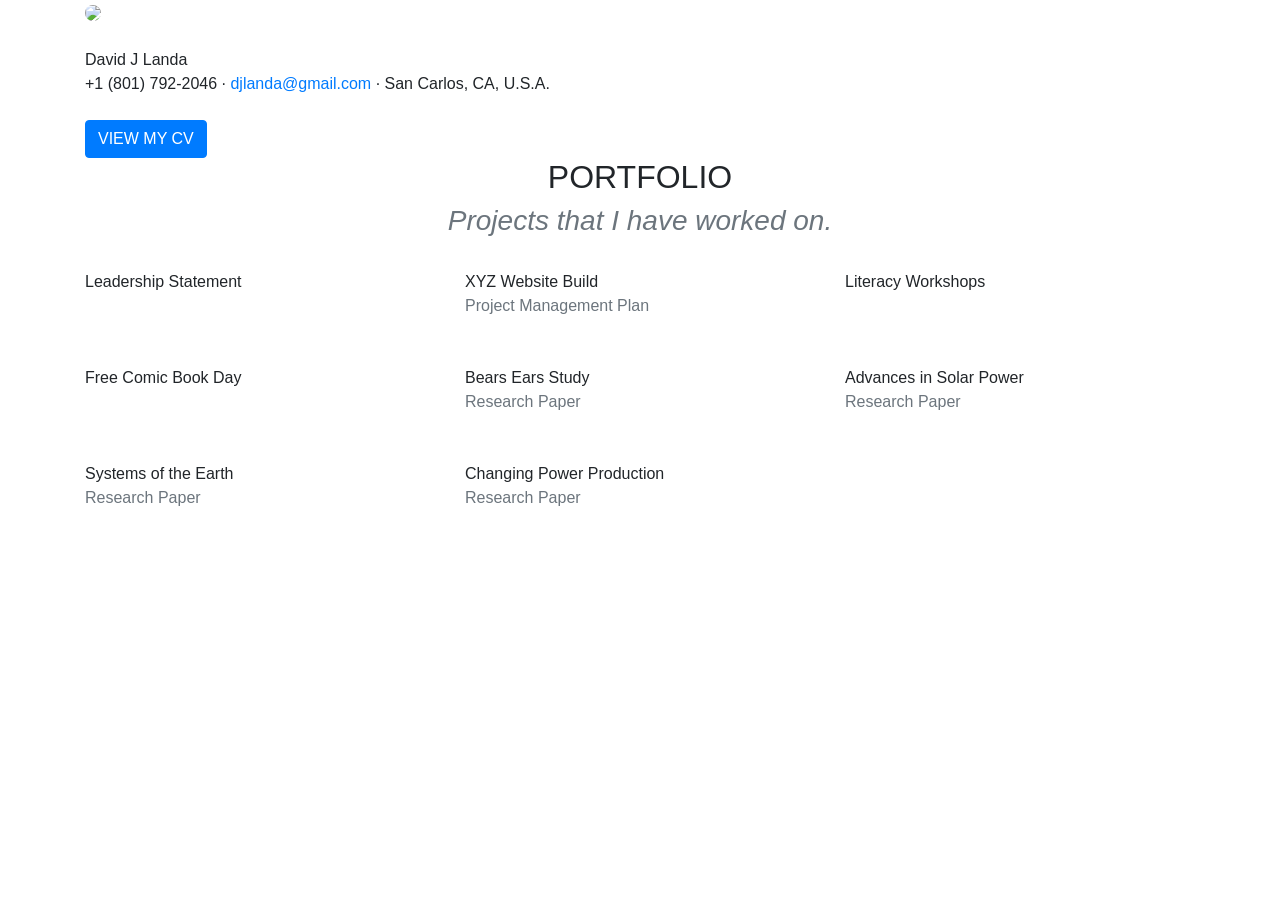
==== index.html @ 57753204 "Add files via upload" ====
<!DOCTYPE html>
<html lang="en">
    <head>
        <meta charset="utf-8" />
        <meta name="viewport" content="width=device-width, initial-scale=1, shrink-to-fit=no" />
        <meta name="description" content="" />
        <meta name="author" content="" />
        <title>David J Landa · Portfolio</title>
        <link rel="icon" type="image/x-icon" href="./assets/img/companies/consultant-freelance.png"/>
        <!-- Font Awesome icons (free version)-->
        <script src="https://use.fontawesome.com/releases/v5.13.0/js/all.js" crossorigin="anonymous"></script>
        <!-- Google fonts-->
        <link href="https://fonts.googleapis.com/css2?family=Anton&display=swap" rel="stylesheet">
        <!-- Core theme CSS (includes Bootstrap)-->
        <link rel="stylesheet" href="https://stackpath.bootstrapcdn.com/bootstrap/4.5.0/css/bootstrap.min.css" integrity="sha384-9aIt2nRpC12Uk9gS9baDl411NQApFmC26EwAOH8WgZl5MYYxFfc+NcPb1dKGj7Sk" crossorigin="anonymous">
        <link href="css/styles.css" rel="stylesheet" />
    </head>
    <body id="page-top">
        <!-- Navigation-->
        <nav class="navbar navbar-expand-lg navbar-dark fixed-top" id="mainNav">
            <div class="container">
                <a class="navbar-brand js-scroll-trigger" href="#page-top">David J Landa</a>
                <button class="navbar-toggler navbar-toggler-right" type="button" data-toggle="collapse" data-target="#navbarResponsive" aria-controls="navbarResponsive" aria-expanded="false" aria-label="Toggle navigation">
                        <i class="fas fa-bars ml-1"></i>
                </button>
                <div class="collapse navbar-collapse" id="navbarResponsive">
                    <ul class="navbar-nav text-uppercase ml-auto">
                        <!-- <li class="nav-item"><a class="nav-link js-scroll-trigger" href="./index.html">About</a></li> -->
                        <li class="nav-item"><a class="nav-link js-scroll-trigger" href="#page-top">Portfolio</a></li>
                        <li class="nav-item"><a class="nav-link js-scroll-trigger" href="./cv.html" target="_blank">CV</a></li>
                    </ul>
                </div>
            </div>
        </nav>
        <!-- Masthead-->
        <header class="masthead">
            <div class="container">
                <img src="./assets/img/djlprofile.jpg" class="img-fluid img-profile rounded-circle">
                <br><br>
                <div class="masthead-full-name">
                    David J
                    <span class="last-name-highlight">Landa</span>
                </div>
                <div class="masthead mb-4"> 
                    +1 (801) 792-2046 · 
                    <a href="mailto:djlanda@gmail.com">djlanda@gmail.com</a> ·
                    San Carlos, CA, U.S.A.
                </div>
                <a class="btn btn-primary btn-xl text-uppercase js-scroll-trigger" href="./cv.html" target="_blank">View my CV</a>
            </div>
        </header>
        <!-- Portfolio Grid-->
        <section class="page-section" id="portfolio">
            <div class="container">
                <div class="text-center">
                    <h2 class="section-heading text-uppercase">Portfolio</h2>
                    <h3 class="section-subheading text-muted font-italic">Projects that I have worked on.</h3>
                </div>
                <div class="row">


                    <div class="col-lg-4 col-sm-6 mb-4">
                        <div class="portfolio-item">
                            <a class="portfolio-link" data-toggle="modal" href="#portfolioModal1">
                                <div class="portfolio-hover">
                                    <div class="portfolio-hover-content"><i class="fas fa-plus fa-3x"></i></div>
                                </div>
                                <img class="img-fluid" src="assets/img/portfolio/leader.jpg" alt="" />
                            </a>
                            <div class="portfolio-caption">
                                <div class="portfolio-caption-heading">Leadership Statement</div>
                                <div class="portfolio-caption-subheading text-muted"></div>
                            </div>
                        </div>
                    </div>
                    <div class="col-lg-4 col-sm-6 mb-4">
                        <div class="portfolio-item">
                            <a class="portfolio-link" data-toggle="modal" href="#portfolioModal2">
                                <div class="portfolio-hover">
                                    <div class="portfolio-hover-content"><i class="fas fa-plus fa-3x"></i></div>
                                </div>
                                <img class="img-fluid" src="assets/img/portfolio/webth.jpg" alt="" />
                            </a>
                            <div class="portfolio-caption">
                                <div class="portfolio-caption-heading">XYZ Website Build</div>
                                <div class="portfolio-caption-subheading text-muted">Project Management Plan</div>
                            </div>
                        </div>
                    </div>

                    
<div class="col-lg-4 col-sm-6 mb-4">
                        <div class="portfolio-item">
                            <a class="portfolio-link" data-toggle="modal" href="#portfolioModal7">
                                <div class="portfolio-hover">
                                    <div class="portfolio-hover-content"><i class="fas fa-plus fa-3x"></i></div>
                                </div>
                                <img class="img-fluid" src="assets/img/portfolio/magicbook.jpg" alt="" />
                            </a>
                            <div class="portfolio-caption">
                                <div class="portfolio-caption-heading">Literacy Workshops</div>
                                <div class="portfolio-caption-subheading text-muted"></div>
                            </div>
                        </div>
                    </div>

                    
<div class="col-lg-4 col-sm-6 mb-4">
                        <div class="portfolio-item">
                            <a class="portfolio-link" data-toggle="modal" href="#portfolioModal8">
                                <div class="portfolio-hover">
                                    <div class="portfolio-hover-content"><i class="fas fa-plus fa-3x"></i></div>
                                </div>
                                <img class="img-fluid" src="assets/img/portfolio/fcbd.jpg" alt="" />
                            </a>
                            <div class="portfolio-caption">
                                <div class="portfolio-caption-heading">Free Comic Book Day</div>
                                <div class="portfolio-caption-subheading text-muted"></div>
                            </div>
                        </div>
                    </div>





                    <div class="col-lg-4 col-sm-6 mb-4">
                        <div class="portfolio-item">
                            <a class="portfolio-link" data-toggle="modal" href="#portfolioModal3">
                                <div class="portfolio-hover">
                                    <div class="portfolio-hover-content"><i class="fas fa-plus fa-3x"></i></div>
                                </div>
                                <img class="img-fluid" src="assets/img/portfolio/bears.jpg" alt="" />
                            </a>
                            <div class="portfolio-caption">
                                <div class="portfolio-caption-heading">Bears Ears Study</div>
                                <div class="portfolio-caption-subheading text-muted">Research Paper</div>
                            </div>
                        </div>
                    </div>
                    <div class="col-lg-4 col-sm-6 mb-4 mb-lg-0">
                        <div class="portfolio-item">
                            <a class="portfolio-link" data-toggle="modal" href="#portfolioModal4">
                                <div class="portfolio-hover">
                                    <div class="portfolio-hover-content"><i class="fas fa-plus fa-3x"></i></div>
                                </div>
                                <img class="img-fluid" src="assets/img/portfolio/solar.jpg" alt="" />
                            </a>
                            <div class="portfolio-caption">
                                <div class="portfolio-caption-heading">Advances in Solar Power</div>
                                <div class="portfolio-caption-subheading text-muted">Research Paper</div>
                            </div>
                        </div>
                    </div>
                    <div class="col-lg-4 col-sm-6 mb-4 mb-sm-0">
                        <div class="portfolio-item">
                            <a class="portfolio-link" data-toggle="modal" href="#portfolioModal5">
                                <div class="portfolio-hover">
                                    <div class="portfolio-hover-content"><i class="fas fa-plus fa-3x"></i></div>
                                </div>
                                <img class="img-fluid" src="assets/img/portfolio/04-thumbnail.jpg" alt="" />
                            </a>
                            <div class="portfolio-caption">
                                <div class="portfolio-caption-heading">Systems of the Earth</div>
                                <div class="portfolio-caption-subheading text-muted">Research Paper</div>
                            </div>
                        </div>
                    </div>
                    <div class="col-lg-4 col-sm-6">
                        <div class="portfolio-item">
                            <a class="portfolio-link" data-toggle="modal" href="#portfolioModal6">
                                <div class="portfolio-hover">
                                    <div class="portfolio-hover-content"><i class="fas fa-plus fa-3x"></i></div>
                                </div>
                                <img class="img-fluid" src="assets/img/portfolio/panels.jpg" alt="" />
                            </a>
                            <div class="portfolio-caption">
                                <div class="portfolio-caption-heading">Changing Power Production</div>
                                <div class="portfolio-caption-subheading text-muted">Research Paper</div>
                            </div>
                        </div>
                    </div>
                </div>
            </div>
        </section>
        <!-- Footer-->
        <footer class="footer py-4">
            <div class="container">
                <div class="row align-items-center">
                    <div class="col-lg-4 text-lg-left"></div>
                    <div class="col-lg-4 my-3 my-lg-0">
                        <div class="social-icons">
                            <a class="social-icon" href="https://www.linkedin.com/in/david-j-landa/" target="_blank"><i class="fab fa-linkedin-in"></i></a>
                        </div>
                    </div>
                </div>
            </div>
        </footer>
        <!-- Portfolio Modals-->
        <!-- Modal 1-->
        <div class="portfolio-modal modal fade" id="portfolioModal1" tabindex="-1" role="dialog" aria-hidden="true">
            <div class="modal-dialog">
                <div class="modal-content">
                    <div class="close-modal" data-dismiss="modal"><img src="assets/img/close-icon.svg" alt="Close modal" /></div>
                    <div class="container">
                        <div class="row justify-content-center">
                            <div class="col-lg-8">
                                <div class="modal-body">
                                    <!-- Project Details Go Here-->
                                    <h2 class="text-uppercase">Leadership Statement</h2>
                                    <p class="item-intro text-muted">This is my leadership philosophy.</p>
                                    
                                    <img class="img-fluid d-block mx-auto" src="assets/img/leadership-statement/slide2.jpg"                  alt="" />
                                    <img class="img-fluid d-block mx-auto" src="assets/img/leadership-statement/slide3.jpg"                  alt="" />
                                    <img class="img-fluid d-block mx-auto" src="assets/img/leadership-statement/slide4.jpg"                  alt="" />
                                    <p></p>
                                    <ul class="list-inline">
                                        <li></li>
                                        <li></li>
                                        <li></li>
                                    </ul>
                                    <button class="btn btn-primary" data-dismiss="modal" type="button">
                                        <i class="fas fa-times mr-1"></i>
                                        Close Window
                                    </button>
                                </div>
                            </div>
                        </div>
                    </div>
                </div>
            </div>
        </div>
        <!-- Modal 2-->
        <div class="portfolio-modal modal fade" id="portfolioModal2" tabindex="-1" role="dialog" aria-hidden="true">
            <div class="modal-dialog">
                <div class="modal-content">
                    <div class="close-modal" data-dismiss="modal"><img src="assets/img/close-icon.svg" alt="Close modal" /></div>
                    <div class="container">
                        <div class="row justify-content-center">
                            <div class="col-lg-8">
                                <div class="modal-body">
                                    <!-- Project Details Go Here-->
                                    <h2 class="text-uppercase">XYZ Website Build</h2>
                                    <p class="item-intro text-muted">Project Management Plan.</p>
                                    <img class="img-fluid d-block mx-auto" src="assets/img/portfolio/02-full.jpg" alt="" />
                                    <p>This is a project management plan that I worked up for a expanding companys new website build.
                                      <li class="nav-item"><a class="nav-link js-scroll-trigger" href="./assets/pmplan.pdf" download>Project Management Plan</a></li>
                                      </p>
                                    <ul class="list-inline">
                                        <li>Date: 2021</li>
                                        <li>Client: Thinkful</li>
                                        <li>Category: Website Build</li>
                                    </ul>
                                    <button class="btn btn-primary" data-dismiss="modal" type="button">
                                        <i class="fas fa-times mr-1"></i>
                                        Close Project
                                    </button>
                                </div>
                            </div>
                        </div>
                    </div>
                </div>
            </div>
        </div>
        <!-- Modal 3-->
        <div class="portfolio-modal modal fade" id="portfolioModal3" tabindex="-1" role="dialog" aria-hidden="true">
            <div class="modal-dialog">
                <div class="modal-content">
                    <div class="close-modal" data-dismiss="modal"><img src="assets/img/close-icon.svg" alt="Close modal" /></div>
                    <div class="container">
                        <div class="row justify-content-center">
                            <div class="col-lg-8">
                                <div class="modal-body">
                                    <!-- Project Details Go Here-->
                                    <h2 class="text-uppercase">Bears Ears Study</h2>
                                    <p class="item-intro text-muted">A brief look into the issue of the Bears Ears National Monument.</p>
                                    <img class="img-fluid d-block mx-auto" src="assets/img/portfolio/bearsearsstudyPage01.jpg" alt="" />
                                    <p>This is just a quick look into the paper on the Bears Ears Monument.  Please click for the full paper.
                                      <li class="nav-item"><a class="nav-link js-scroll-trigger" href="./assets/bearsearsstudy.pdf" download>Bears Ears  Paper</a></li>
                                       </p>
                                    
                                    <ul class="list-inline">
                                        <li></li>
                                        <li>Client: University of Utah</li>
                                        <li>Category: Research</li>
                                    </ul>
                                    
                                    <button class="btn btn-primary" data-dismiss="modal" type="button">
                                        <i class="fas fa-times mr-1"></i>
                                        Close Project
                                    </button>
                                </div>
                            </div>
                        </div>
                    </div>
                </div>
            </div>
        </div>
        <!-- Modal 4-->
        <div class="portfolio-modal modal fade" id="portfolioModal4" tabindex="-1" role="dialog" aria-hidden="true">
            <div class="modal-dialog">
                <div class="modal-content">
                    <div class="close-modal" data-dismiss="modal"><img src="assets/img/close-icon.svg" alt="Close modal" /></div>
                    <div class="container">
                        <div class="row justify-content-center">
                            <div class="col-lg-8">
                                <div class="modal-body">
                                    <!-- Project Details Go Here-->
                                    <h2 class="text-uppercase">Advances in Solar Power</h2>
                                    <p class="item-intro text-muted">A brief look into solar energy.</p>
                                    <img class="img-fluid d-block mx-auto" src="assets/img/portfolio/solar01.jpg" alt="" />
                                    <p>This is just a quick look into the paper on Solar Energy.  Please click for the full paper.
                                      <li class="nav-item"><a class="nav-link js-scroll-trigger" href="./assets/solarpower.pdf" download>Solar Energy  Paper</a></li></p>
                                    <ul class="list-inline">
                                        <li>Date: January 2018</li>
                                        <li>Client: University of Utah</li>
                                        <li>Category: Research</li>
                                    </ul>
                                    <button class="btn btn-primary" data-dismiss="modal" type="button">
                                        <i class="fas fa-times mr-1"></i>
                                        Close Project
                                    </button>
                                </div>
                            </div>
                        </div>
                    </div>
                </div>
            </div>
        </div>
        <!-- Modal 5-->
        <div class="portfolio-modal modal fade" id="portfolioModal5" tabindex="-1" role="dialog" aria-hidden="true">
            <div class="modal-dialog">
                <div class="modal-content">
                    <div class="close-modal" data-dismiss="modal"><img src="assets/img/close-icon.svg" alt="Close modal" /></div>
                    <div class="container">
                        <div class="row justify-content-center">
                            <div class="col-lg-8">
                                <div class="modal-body">
                                    <!-- Project Details Go Here-->
                                    <h2 class="text-uppercase">Systems of the Earth</h2>
                                    <p class="item-intro text-muted">A brief look into the systems that make up the planet.</p>
                                    <img class="img-fluid d-block mx-auto" src="assets/img/portfolio/systems01.jpg" alt="" />
                                    <p>This is just a quick look into the paper on the Earth's Systems.  Please click for the full paper.
                                      <li class="nav-item"><a class="nav-link js-scroll-trigger" href="./assets/systemsearth.pdf" download>Earth Systems  Paper</a></li></p>
                                    <ul class="list-inline">
                                        <li>Date: 2016</li>
                                        <li>Client: University of Utah</li>
                                        <li>Category: Research Paper</li>
                                    </ul>
                                    <button class="btn btn-primary" data-dismiss="modal" type="button">
                                        <i class="fas fa-times mr-1"></i>
                                        Close Project
                                    </button>
                                </div>
                            </div>
                        </div>
                    </div>
                </div>
            </div>
        </div>
        <!-- Modal 6-->
        <div class="portfolio-modal modal fade" id="portfolioModal6" tabindex="-1" role="dialog" aria-hidden="true">
            <div class="modal-dialog">
                <div class="modal-content">
                    <div class="close-modal" data-dismiss="modal"><img src="assets/img/close-icon.svg" alt="Close modal" /></div>
                    <div class="container">
                        <div class="row justify-content-center">
                            <div class="col-lg-8">
                                <div class="modal-body">
                                    <!-- Project Details Go Here-->
                                    <h2 class="text-uppercase">Changing Power Production</h2>
                                    <p class="item-intro text-muted">A brief look into changing the worlds power production practices.</p>
                                    <img class="img-fluid d-block mx-auto" src="assets/img/portfolio/power01.jpg" alt="" />
                                    <p>This is just a quick look into the paper on Power Production.  Please click for the full paper.
                                      <li class="nav-item"><a class="nav-link js-scroll-trigger" href="./assets/power.pdf" download>Power Production  Paper</a></li></p>
                                    <ul class="list-inline">
                                        <li>Date: 2017</li>
                                        <li>Client: University of Utah</li>
                                        <li>Category: Research paper</li>
                                    </ul>
                                    <button class="btn btn-primary" data-dismiss="modal" type="button">
                                        <i class="fas fa-times mr-1"></i>
                                        Close Project
                                    </button>
                                </div>
                            </div>
                        </div>
                    </div>
                </div>
            </div>
        </div>

        <!-- Modal 7-->
        <div class="portfolio-modal modal fade" id="portfolioModal7" tabindex="-1" role="dialog" aria-hidden="true">
            <div class="modal-dialog">
                <div class="modal-content">
                    <div class="close-modal" data-dismiss="modal"><img src="assets/img/close-icon.svg" alt="Close modal" /></div>
                    <div class="container">
                        <div class="row justify-content-center">
                            <div class="col-lg-8">
                                <div class="modal-body">
                                    <!-- Project Details Go Here-->
                                    <h2 class="text-uppercase">School and Library Literacy Workshops</h2>
                                    <p class="item-intro text-muted"></p>
                                    
                                    <img class="img-fluid d-block mx-auto" src="assets/img/portfolio/magicbook.jpg"                  alt="" />
                                    
                                    <p></p>
                                    <ul class="list-inline">
                                        <li>Built youth-oriented library selections in local Salt Lake City schools that catered to their reading levels and interests.</li>
                                        <li>Designed and organized school literacy drives, with an emphasis on lower income areas.</li>
                                        <li>Used Agile, Predictive methods, Stakeholder management, Estimating and Budgeting, and Managing Sponsor Concerns.</li>
                                    </ul>
                                    <ul class="list-inline">
                                        <li>Dates: 2005-2020</li>
                                        <li>Client: Salt Lake City School District</li>
                                        <li>Category: Outreach Project</li>
                                    </ul>
                                    <button class="btn btn-primary" data-dismiss="modal" type="button">
                                        <i class="fas fa-times mr-1"></i>
                                        Close Window
                                    </button>
                                </div>
                            </div>
                        </div>
                    </div>
                </div>
            </div>
        </div>

        <!-- Modal 8-->
        <div class="portfolio-modal modal fade" id="portfolioModal8" tabindex="-1" role="dialog" aria-hidden="true">
            <div class="modal-dialog">
                <div class="modal-content">
                    <div class="close-modal" data-dismiss="modal"><img src="assets/img/close-icon.svg" alt="Close modal" /></div>
                    <div class="container">
                        <div class="row justify-content-center">
                            <div class="col-lg-8">
                                <div class="modal-body">
                                    <!-- Project Details Go Here-->
                                    <h2 class="text-uppercase">Free Comic Book Day</h2>
                                    <p class="item-intro text-muted"></p>
                                    
                                    <img class="img-fluid d-block mx-auto" src="assets/img/portfolio/fcbd.jpg"                  alt="" />
                                    
                                    <p></p>
                                    <ul class="list-inline">
                                        <li>Created and led charity and fundraising events in partnership with local and national organizations as part of the events.</li>
                                        <li>Raised more than $500,000 over the 18 years of the events.</li>
                                        <li>Used Agile, Project documentation, Estimating and Budgeting, and Managing Sponsor Concerns.</li>
                                    </ul>
                                    <ul class="list-inline">
                                        <li>Dates: 2002-2020</li>
                                        <li>Clients: Dr Volts Comic Connection, Salt Lake City Library System.</li>
                                        <li>Category: Project Management, Fundraising</li>
                                    </ul>
                                    <button class="btn btn-primary" data-dismiss="modal" type="button">
                                        <i class="fas fa-times mr-1"></i>
                                        Close Window
                                    </button>
                                </div>
                            </div>
                        </div>
                    </div>
                </div>
            </div>
        </div>
        <!-- Bootstrap core JS-->
        <script src="https://cdnjs.cloudflare.com/ajax/libs/jquery/3.5.1/jquery.min.js"></script>
        <script src="https://stackpath.bootstrapcdn.com/bootstrap/4.5.0/js/bootstrap.bundle.min.js"></script>
        <!-- Third party plugin JS-->
        <script src="https://cdnjs.cloudflare.com/ajax/libs/jquery-easing/1.4.1/jquery.easing.min.js"></script>

        <!-- Core theme JS-->
        <script src="./js/scripts.js"></script>
    </body>
</html>
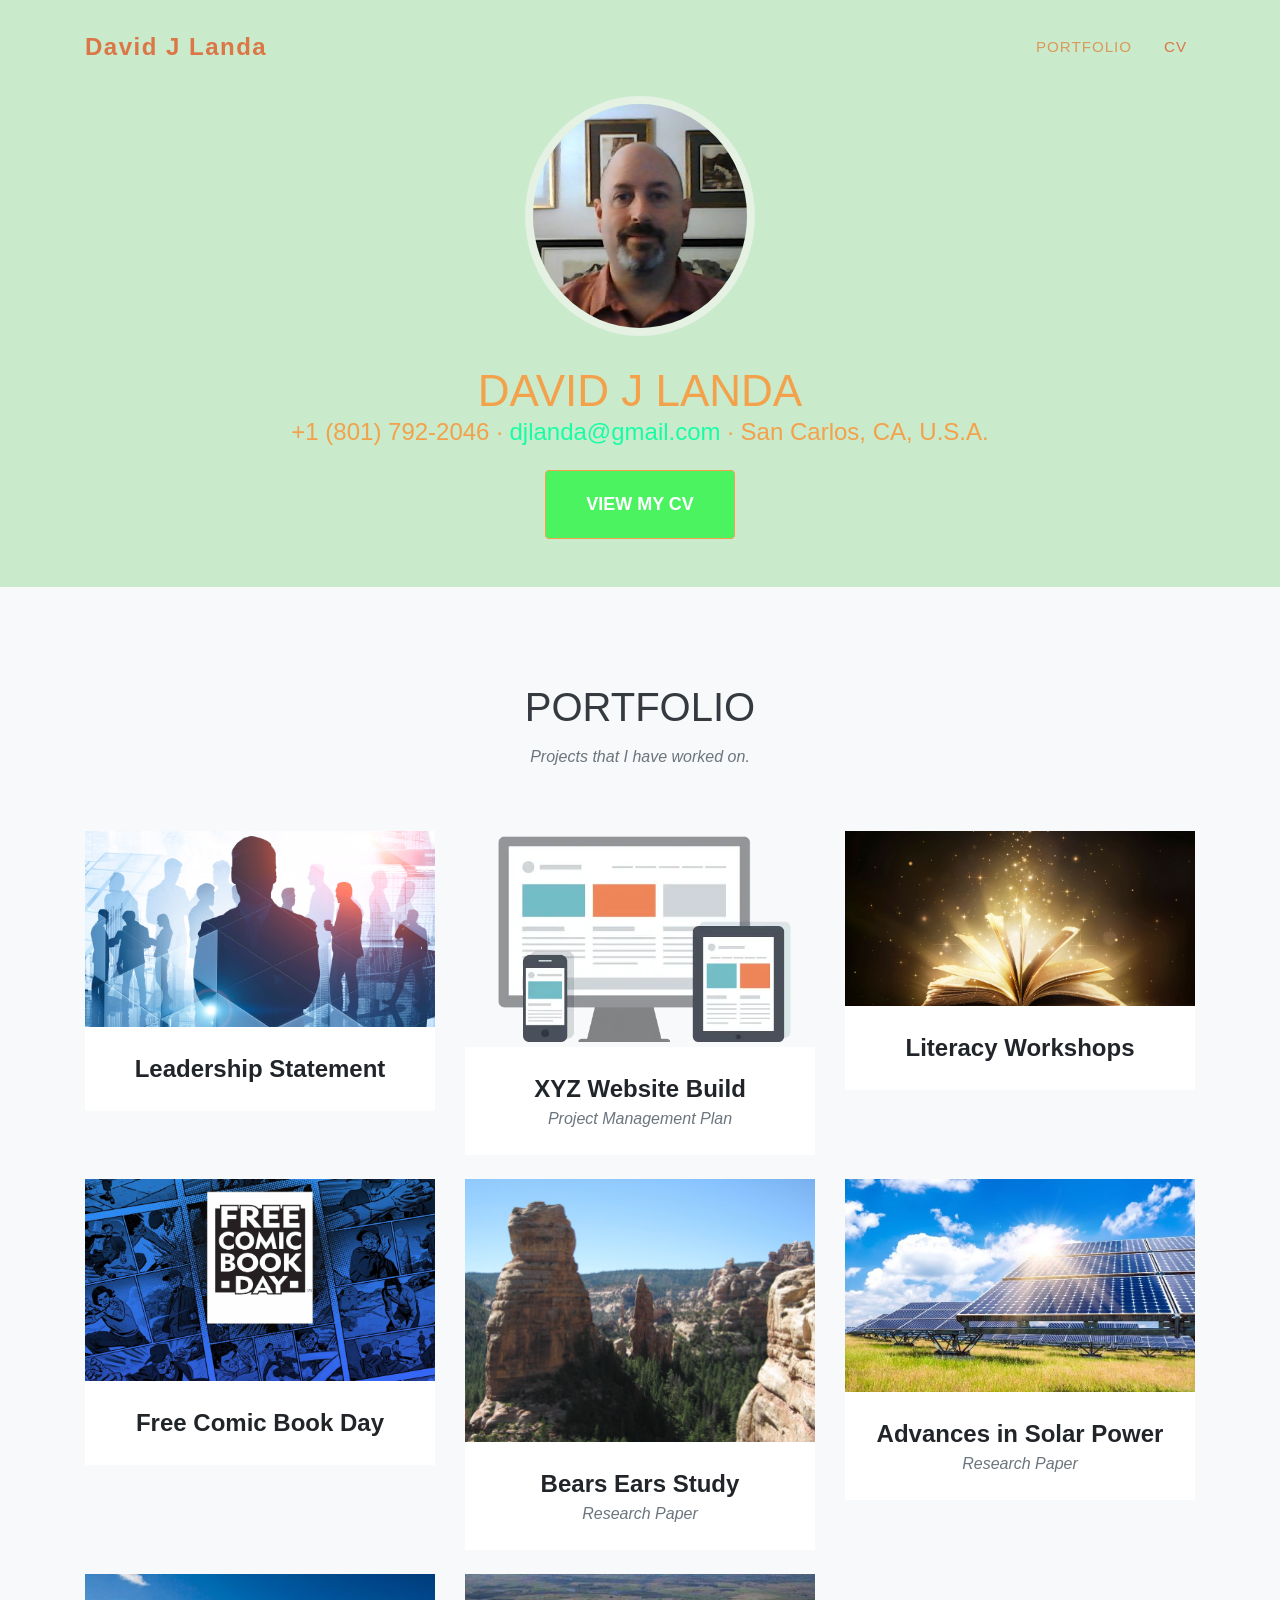
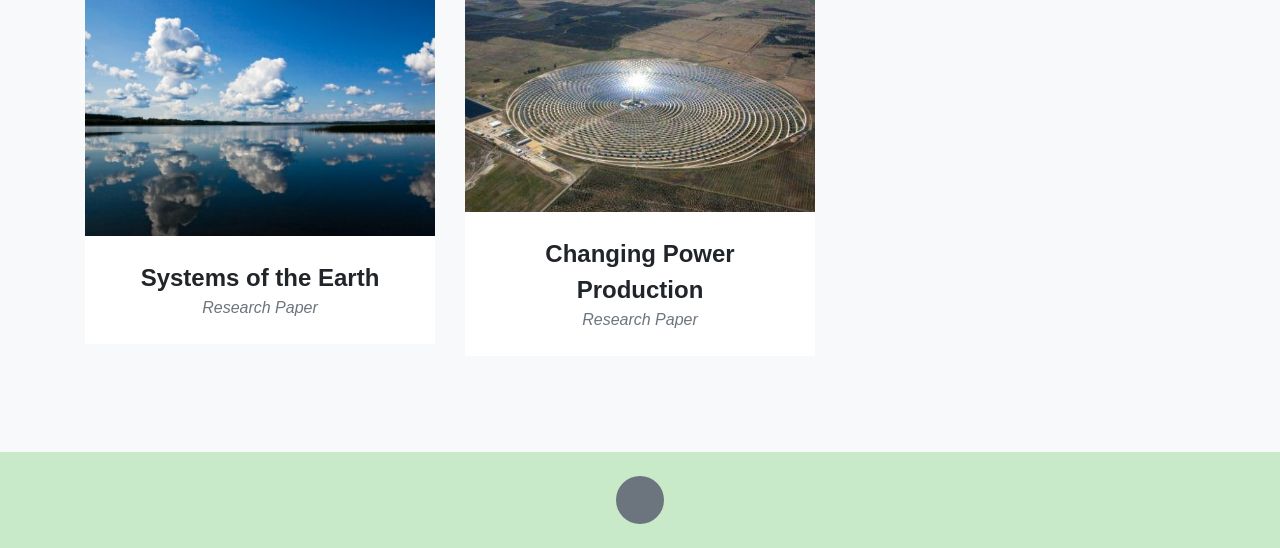
==== commit 4af4c77f: "jj" ====
--- a/index.html
+++ b/index.html
@@ -1,6 +1,7 @@
 <!DOCTYPE html>
 <html lang="en">
     <head>
+    
         <meta charset="utf-8" />
         <meta name="viewport" content="width=device-width, initial-scale=1, shrink-to-fit=no" />
         <meta name="description" content="" />
--- a/css/styles.css
+++ b/css/styles.css
@@ -0,0 +1,632 @@
+Fbody {
+  font-family: "Helvetica Neue", Helvetica, Arial, sans-serif;
+  color: #6c757d;
+  background-color: #f8f9fa;
+}
+
+h1, h2, h3, h4, h5, h6 {
+  color: #343a40;
+}
+
+hr {
+  border-width: 1px;
+  border-color: rgba(255, 249, 251, 0.4);
+}
+
+a {
+  color: #17fda5;
+}
+a:hover {
+  color: #93ada4;
+  text-decoration: none;
+}
+
+header.masthead {
+  padding-top: 6rem;
+  padding-bottom: 3rem;
+  text-align: center;
+  background-color: #c9eacb;
+  background-repeat: no-repeat;
+  background-attachment: scroll;
+  background-position: center center;
+  background-size: cover;
+  font-family: 'Anton', sans-serif;
+  font-weight: 450;
+  font-size: 1.5rem;
+  line-height: 1.2;
+  color: #f3a14b;
+}
+.masthead-full-name {
+  font-family: 'Anton', sans-serif;
+  text-transform: uppercase;
+  font-size: 2.75rem;
+}
+.last-name-highlight {
+  color: #f3a14b;
+}
+@media (max-width: 576px) {
+  .masthead-full-name {
+    font-family: 'Anton', sans-serif;
+    text-transform: uppercase;
+    font-size: 2rem;
+  }
+}
+
+.bg-primary {
+  background-color: #c9ead4 !important;
+}
+
+.img-profile {
+  max-width: 15rem;
+  max-height: 15rem;
+  border: 0.5rem solid rgba(255, 249, 251, 0.5);
+}
+
+@media (max-width: 576px) {
+  .img-profile {
+    max-width: 12rem;
+    max-height: 12rem;
+    border: 0.5rem solid rgba(255, 249, 251, 0.5);
+  }
+}
+
+.rounded-circle {
+  border-radius: 50% !important;
+}
+
+.subheading {
+  font-family: 'Anton', sans-serif;
+  text-transform: uppercase;
+  font-weight: 400;
+  font-size: 1.2rem;
+}
+
+.cv-titles {
+  margin-bottom: 0.5rem;
+  font-family: 'Anton', sans-serif;
+  font-weight: 450;
+  line-height: 1.2;
+  color: #343a40;
+}
+
+.font-italic {
+  font-style: italic !important;
+}
+
+.text-primary {
+  color: #f3a14b !important;
+}
+
+.text-dark {
+  color: #343a40 !important;
+}
+
+.social-icons .social-icon {
+  display: inline-flex;
+  align-items: center;
+  justify-content: center;
+  height: 3rem;
+  width: 3rem;
+  background-color: #6c757d;
+  color: #f8f9fa;
+  border-radius: 100%;
+  font-size: 1.5rem;
+  margin-right: 1.5rem;
+}
+
+.cv-social-icons .cv-social-icon {
+  display: inline-flex;
+  align-items: center;
+  justify-content: center;
+  height: 4rem;
+  width: 4rem;
+  background-color: #6c757d;
+  color: #f8f9fa;
+  border-radius: 100%;
+  font-size: 1.5rem;
+  margin-right: 1.5rem;
+}
+
+.social-icons .social-icon:last-child {
+  margin-right: 0;
+}
+.social-icons .social-icon:hover {
+  background-color: #dc7646;
+}
+
+.dev-icons {
+  font-size: 3rem;
+}
+
+.footer {
+  text-align: center;
+  font-size: 0.9rem;
+  background-color: #c9eac9;
+}
+
+/* CV navbar styling */
+
+.navbar-dark .navbar-brand {
+  color: #fff;
+}
+.navbar-dark .navbar-brand:hover, .navbar-dark .navbar-brand:focus {
+  color: #fff;
+}
+.navbar-dark .navbar-nav .nav-link {
+  color: #4bf361;
+}
+.navbar-dark .navbar-nav .nav-link:hover, .navbar-dark .navbar-nav .nav-link:focus {
+  color: #93ada4;
+}
+.navbar-dark .navbar-nav .nav-link.disabled {
+  color: rgba(255, 255, 255, 0.25);
+}
+.navbar-dark .navbar-nav .show > .nav-link,
+.navbar-dark .navbar-nav .active > .nav-link,
+.navbar-dark .navbar-nav .nav-link.show,
+.navbar-dark .navbar-nav .nav-link.active {
+  color: #93ada4;
+}
+.navbar-dark .navbar-toggler {
+  color: rgba(255, 255, 255, 0.5);
+  border-color: rgba(255, 255, 255, 0.1);
+}
+.navbar-dark .navbar-toggler-icon {
+  background-image: url("data:image/svg+xml,%3csvg xmlns='http://www.w3.org/2000/svg' width='30' height='30' viewBox='0 0 30 30'%3e%3cpath stroke='rgba%28255, 255, 255, 0.5%29' stroke-linecap='round' stroke-miterlimit='10' stroke-width='2' d='M4 7h22M4 15h22M4 23h22'/%3e%3c/svg%3e");
+}
+.navbar-dark .navbar-text {
+  color: rgba(255, 255, 255, 0.5);
+}
+.navbar-dark .navbar-text a {
+  color: #fff;
+}
+.navbar-dark .navbar-text a:hover, .navbar-dark .navbar-text a:focus {
+  color: #93ada4;
+}
+
+/* Button Styling */
+
+.btn-primary {
+  color: #black;
+  background-color: #4bf361;
+  border-color: #f3a14b;
+}
+
+.btn-primary:hover {
+  color: #f8f9fa;
+  background-color: #93ada4;
+  border-color:#93ada4;
+}
+.btn-primary:focus, .btn-primary.focus {
+  color: #bfdbcf;
+  background-color: #93ada4;
+  border-color: #93ada4;
+
+}
+.btn-primary:not(:disabled):not(.disabled):active, .btn-primary:not(:disabled):not(.disabled).active, .show > .btn-primary.dropdown-toggle {
+  color: #bfdbcf;
+  background-color: #93ada4;
+  border-color: #93ada4;
+}
+.btn-outline-primary {
+  color: #DB995A;
+  border-color: #DB995A;
+}
+.btn-outline-primary:hover {
+  color: rgb(255, 255, 255);
+  background-color: #DB995A;
+  border-color: #DB995A;
+}
+.btn-outline-primary:focus, .btn-outline-primary.focus {
+  box-shadow: 0 0 0 0.2rem #93ada4;
+}
+.btn-outline-primary.disabled, .btn-outline-primary:disabled {
+  color: #93ada4;
+  background-color: transparent;
+}
+.btn-outline-primary:not(:disabled):not(.disabled):active, .btn-outline-primary:not(:disabled):not(.disabled).active, .show > .btn-outline-primary.dropdown-toggle {
+  color: #fff;
+  background-color: #DB995A;
+  border-color: #DB995A;
+}
+.btn-outline-primary:not(:disabled):not(.disabled):active:focus, .btn-outline-primary:not(:disabled):not(.disabled).active:focus, .show > .btn-outline-primary.dropdown-toggle:focus {
+  box-shadow: 0 0 0 0.2rem #dc7646;
+}
+
+.btn-xl {
+  padding: 1.25rem 2.5rem;
+  font-size: 1.125rem;
+  font-weight: 700;
+}
+
+.border {
+  border: 1px solid #dee2e6 !important;
+}
+
+.border-top {
+  border-top: 1px solid #dee2e6 !important;
+}
+
+.border-right {
+  border-right: 1px solid #dee2e6 !important;
+}
+
+.border-bottom {
+  border-bottom: 1px solid #dee2e6 !important;
+}
+
+.border-left {
+  border-left: 1px solid #dee2e6 !important;
+}
+
+.border-0 {
+  border: 0 !important;
+}
+
+.border-top-0 {
+  border-top: 0 !important;
+}
+
+.border-right-0 {
+  border-right: 0 !important;
+}
+
+.border-bottom-0 {
+  border-bottom: 0 !important;
+}
+
+.border-left-0 {
+  border-left: 0 !important;
+}
+
+.border-primary {
+  border-color: #DB995A !important;
+}
+
+/* Generic, Portfolio Page Section */
+
+.page-section {
+  padding: 6rem 0;
+  background-color: #f8f9fa;
+}
+.page-section h2.section-heading {
+  font-size: 2.5rem;
+  margin-top: 0;
+  margin-bottom: 1rem;
+}
+.page-section h3.section-subheading {
+  font-size: 1rem;
+  font-weight: 400;
+  margin-bottom: 4rem;
+}
+
+@media (min-width: 768px) {
+  section {
+    padding: 9rem 0;
+  }
+}
+
+/* About & Portfolio Navigation Bar */
+
+#mainNav {
+  padding-top: 1rem;
+  padding-bottom: 1rem;
+  background-color: #c9eacb;
+  color: #f8f9fa;
+}
+#mainNav .navbar-toggler {
+  padding: 0.75rem;
+  font-size: 1.25rem;
+  color: #465cdc;
+  text-transform: uppercase;
+  background-color: #bfdbcf;
+  border: 0;
+}
+#mainNav .navbar-brand {
+  color: #dc7646;
+  font-weight: 700;
+  letter-spacing: 0.0625em;
+  font-family: 'Anton', sans-serif;
+}
+
+#mainNav .navbar-nav .nav-item .nav-link {
+  font-size: 0.95rem;
+  color: #dc7646;
+  letter-spacing: 0.0625em;
+}
+#mainNav .navbar-nav .nav-item .nav-link.active{
+  color: #DB995A;
+} 
+
+#mainNav .navbar-nav .nav-item .nav-link:hover {
+  color: #DB995A;
+}
+
+@media (min-width: 992px) {
+  #mainNav {
+    padding-top: 1.5rem;
+    padding-bottom: 1.5rem;
+    border: none;
+    background-color: transparent;
+    transition: padding-top 0.3s ease-in-out, padding-bottom 0.3s ease-in-out;
+  }
+  #mainNav .navbar-brand {
+    font-size: 1.5em;
+    transition: font-size 0.3s ease-in-out;
+  }
+  #mainNav .navbar-brand img {
+    height: 2rem;
+    transition: height 0.3s ease-in-out;
+  }
+  #mainNav.navbar-shrink {
+    padding-top: 1rem;
+    padding-bottom: 1rem;
+    background-color: #eadfc9;
+  }
+  #mainNav.navbar-shrink .navbar-brand {
+    font-size: 1.25em;
+  }
+  #mainNav.navbar-shrink .navbar-brand svg,
+#mainNav.navbar-shrink .navbar-brand img {
+    height: 1.5rem;
+  }
+  #mainNav .navbar-nav .nav-item {
+    margin-right: 1rem;
+  }
+  #mainNav .navbar-nav .nav-item:last-child {
+    margin-right: 0;
+  }
+}
+
+/* Portfolio Grid */
+
+#portfolio .portfolio-item {
+  max-width: 25rem;
+  margin-left: auto;
+  margin-right: auto;
+}
+#portfolio .portfolio-item .portfolio-link {
+  position: relative;
+  display: block;
+  margin: 0 auto;
+}
+#portfolio .portfolio-item .portfolio-link .portfolio-hover {
+  display: flex;
+  position: absolute;
+  width: 100%;
+  height: 100%;
+  background: #93ada4;
+  align-items: center;
+  justify-content: center;
+  opacity: 0;
+  transition: opacity ease-in-out 0.25s;
+}
+#portfolio .portfolio-item .portfolio-link .portfolio-hover .portfolio-hover-content {
+  font-size: 1.25rem;
+  color: white;
+}
+#portfolio .portfolio-item .portfolio-link:hover .portfolio-hover {
+  opacity: 1;
+}
+#portfolio .portfolio-item .portfolio-caption {
+  padding: 1.5rem;
+  text-align: center;
+  background-color: #fff;
+}
+#portfolio .portfolio-item .portfolio-caption .portfolio-caption-heading {
+  font-size: 1.5rem;
+  font-weight: 700;
+  margin-bottom: 0;
+}
+#portfolio .portfolio-item .portfolio-caption .portfolio-caption-subheading {
+  font-style: italic;
+}
+
+.portfolio-modal .modal-dialog {
+  margin: 1rem;
+  max-width: 100vw;
+}
+.portfolio-modal .modal-content {
+  padding-top: 6rem;
+  padding-bottom: 6rem;
+  text-align: center;
+}
+.portfolio-modal .modal-content h2 {
+  font-size: 3rem;
+  line-height: 3rem;
+}
+.portfolio-modal .modal-content p.item-intro {
+  font-style: italic;
+  margin-bottom: 2rem;
+}
+.portfolio-modal .modal-content p {
+  margin-bottom: 2rem;
+}
+.portfolio-modal .modal-content ul.list-inline {
+  margin-bottom: 2rem;
+}
+.portfolio-modal .modal-content img {
+  margin-bottom: 2rem;
+}
+.portfolio-modal .close-modal {
+  position: absolute;
+  top: 1.5rem;
+  right: 1.5rem;
+  width: 3rem;
+  height: 3rem;
+  cursor: pointer;
+  background-color: transparent;
+}
+.portfolio-modal .close-modal:hover {
+  opacity: 0.3;
+}
+
+/* Timeline structure */
+
+.timeline {
+  position: relative;
+  padding: 0;
+  list-style: none;
+}
+.timeline:before {
+  position: absolute;
+  top: 0;
+  bottom: 0;
+  left: 40px;
+  width: 1px;
+  margin-left: -1.5px;
+  content: "";
+  background-color: lightgrey;
+}
+.timeline > li {
+  position: relative;
+  min-height: 50px;
+  margin-bottom: 50px;
+}
+.timeline > li:after, .timeline > li:before {
+  display: table;
+  content: " ";
+}
+.timeline > li:after {
+  clear: both;
+}
+.timeline > li .timeline-panel {
+  position: relative;
+  float: right;
+  width: 100%;
+  padding: 0 20px 0 100px;
+  text-align: left;
+}
+.timeline > li .timeline-panel:before {
+  right: auto;
+  left: -15px;
+  border-right-width: 15px;
+  border-left-width: 0;
+}
+.timeline > li .timeline-panel:after {
+  right: auto;
+  left: -14px;
+  border-right-width: 14px;
+  border-left-width: 0;
+}
+.timeline > li .timeline-image {
+  position: absolute;
+  z-index: 100;
+  left: 0;
+  width: 80px;
+  height: 80px;
+  margin-left: 0;
+  text-align: center;
+  color: #f8f9fa;
+  border: 0.35rem solid rgba(255, 249, 251, 0.5);
+  border-radius: 100%;
+  background-color: #343a40;
+}
+.timeline > li .timeline-image h4 {
+  font-size: 7px;
+  line-height: 14px;
+  margin-top: 12px;
+}
+.timeline > li.timeline-inverted > .timeline-panel {
+  float: right;
+  padding: 0 20px 0 100px;
+  text-align: left;
+}
+.timeline > li.timeline-inverted > .timeline-panel:before {
+  right: auto;
+  left: -15px;
+  border-right-width: 15px;
+  border-left-width: 0;
+}
+.timeline > li.timeline-inverted > .timeline-panel:after {
+  right: auto;
+  left: -14px;
+  border-right-width: 14px;
+  border-left-width: 0;
+}
+.timeline > li:last-child {
+  margin-bottom: 0;
+}
+.timeline .timeline-heading h4 {
+  margin-top: 0;
+  color: inherit;
+}
+.timeline .timeline-heading h4.subheading {
+  text-transform: none;
+}
+.timeline .timeline-body > ul,
+.timeline .timeline-body > p {
+  margin-bottom: 0;
+}
+
+@media (min-width: 768px) {
+  .timeline:before {
+    left: 50%;
+  }
+  .timeline > li {
+    min-height: 100px;
+    margin-bottom: 100px;
+  }
+  .timeline > li .timeline-panel {
+    float: left;
+    width: 41%;
+    padding: 0 20px 20px 30px;
+    text-align: right;
+  }
+  .timeline > li .timeline-image {
+    left: 50%;
+    width: 100px;
+    height: 100px;
+    margin-left: -50px;
+  }
+  .timeline > li .timeline-image h4 {
+    font-size: 13px;
+    line-height: 18px;
+    margin-top: 16px;
+  }
+  .timeline > li.timeline-inverted > .timeline-panel {
+    float: right;
+    padding: 0 30px 20px 20px;
+    text-align: left;
+  }
+}
+@media (min-width: 992px) {
+  .timeline > li {
+    min-height: 150px;
+  }
+  .timeline > li .timeline-panel {
+    padding: 0 20px 20px;
+  }
+  .timeline > li .timeline-image {
+    width: 150px;
+    height: 150px;
+    margin-left: -75px;
+  }
+  .timeline > li .timeline-image h4 {
+    font-size: 18px;
+    line-height: 26px;
+    margin-top: 30px;
+  }
+  .timeline > li.timeline-inverted > .timeline-panel {
+    padding: 0 20px 20px;
+  }
+}
+@media (min-width: 1200px) {
+  .timeline > li {
+    min-height: 170px;
+  }
+  .timeline > li .timeline-panel {
+    padding: 0 20px 20px 100px;
+  }
+  .timeline > li .timeline-image {
+    width: 170px;
+    height: 170px;
+    margin-left: -85px;
+  }
+  .timeline > li .timeline-image h4 {
+    margin-top: 40px;
+  }
+  .timeline > li.timeline-inverted > .timeline-panel {
+    padding: 0 100px 20px 20px;
+  }
+}
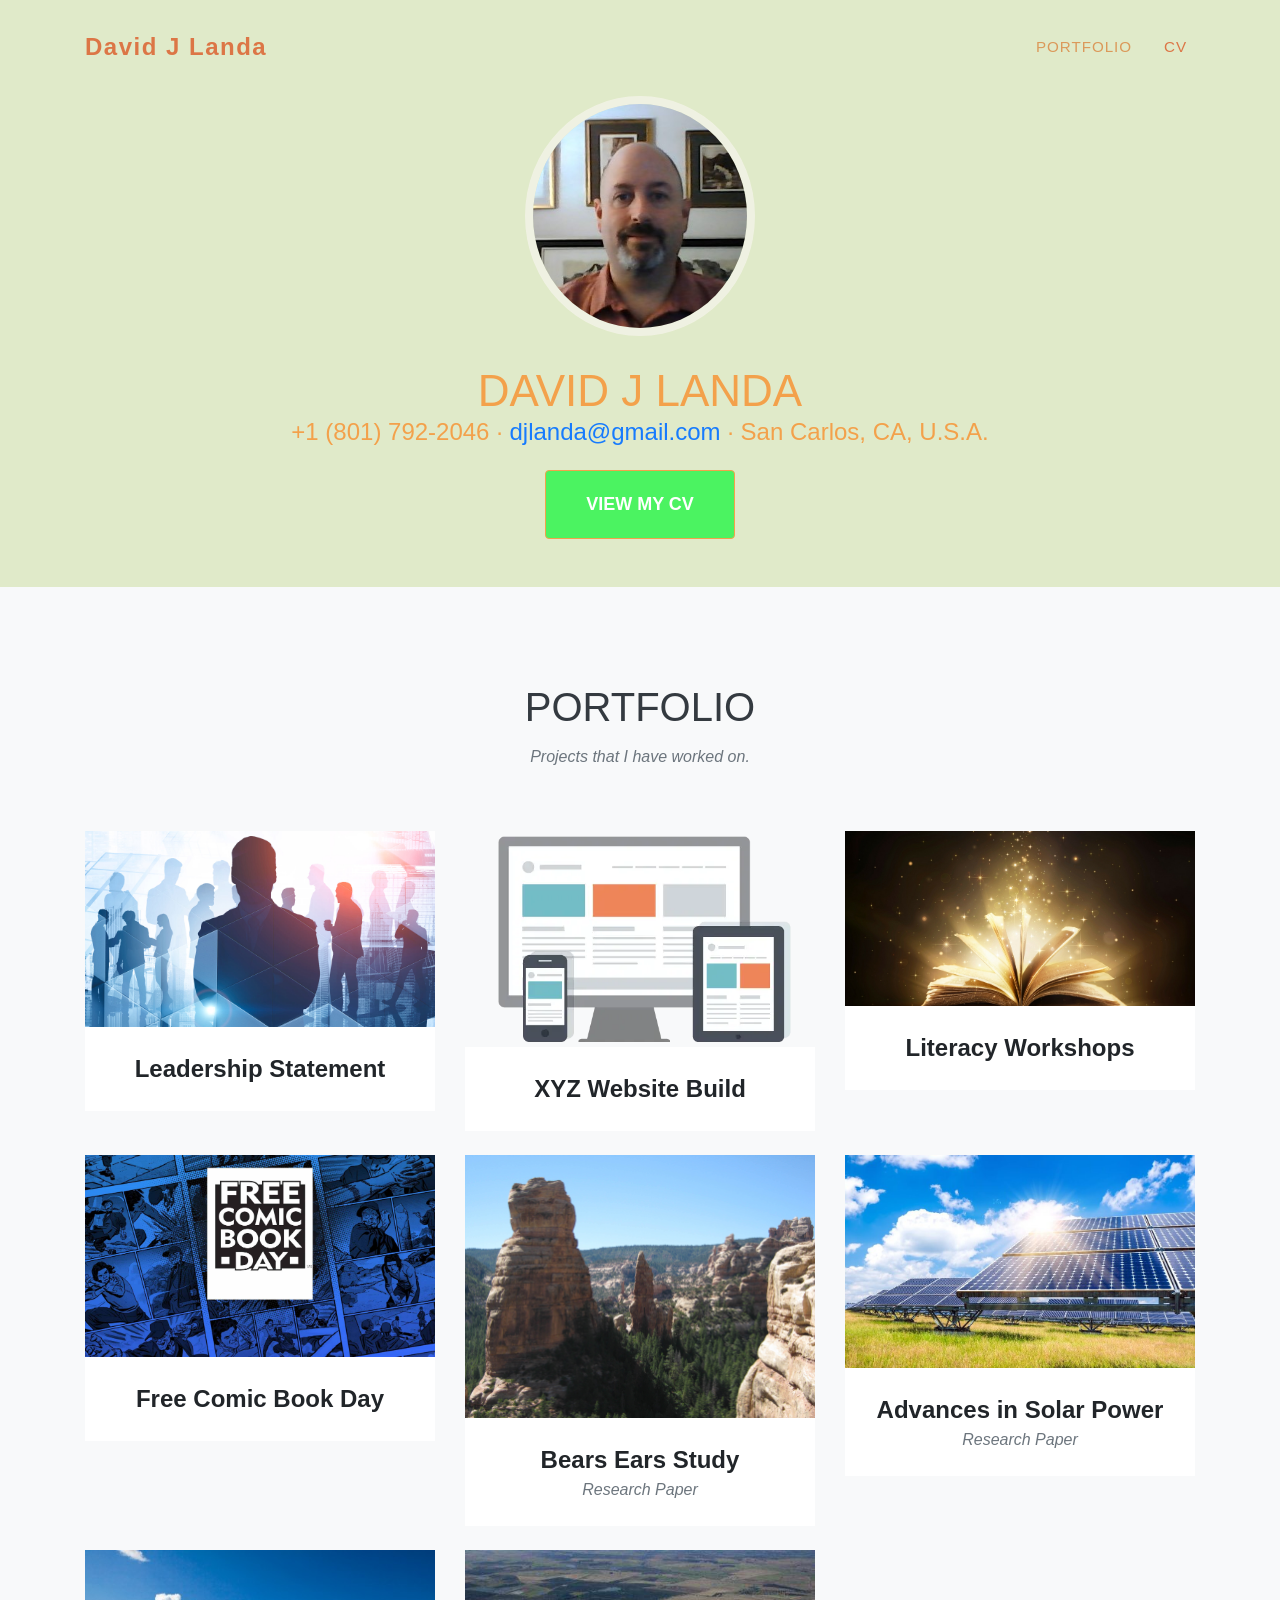
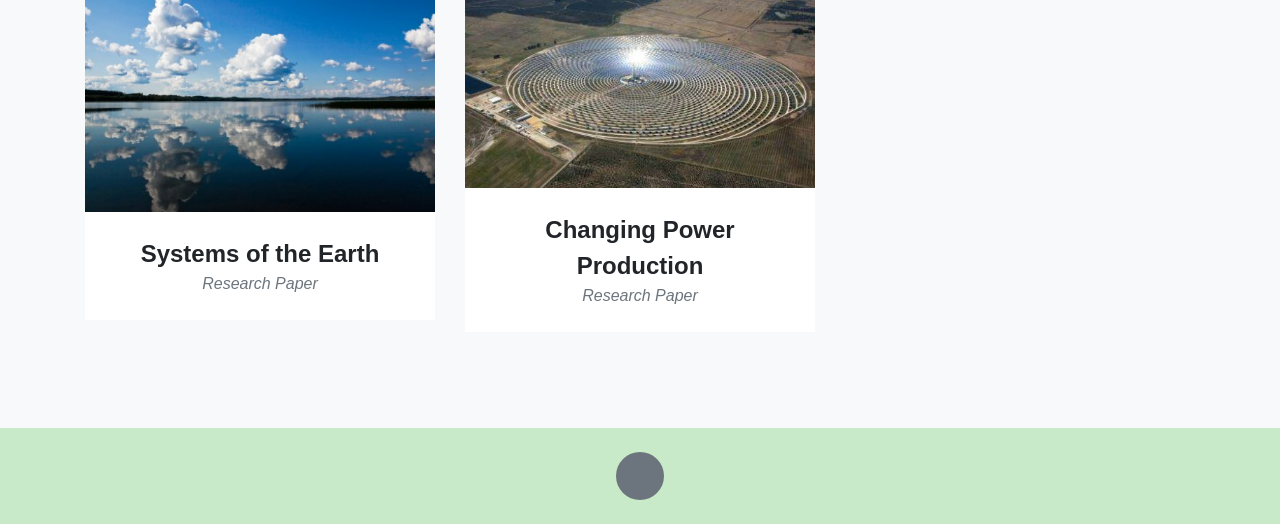
==== commit 3b56f14b: "plan documents" ====
--- a/index.html
+++ b/index.html
@@ -84,7 +84,7 @@
                             </a>
                             <div class="portfolio-caption">
                                 <div class="portfolio-caption-heading">XYZ Website Build</div>
-                                <div class="portfolio-caption-subheading text-muted">Project Management Plan</div>
+                                <div class="portfolio-caption-subheading text-muted"></div>
                             </div>
                         </div>
                     </div>
@@ -242,10 +242,12 @@
                                 <div class="modal-body">
                                     <!-- Project Details Go Here-->
                                     <h2 class="text-uppercase">XYZ Website Build</h2>
-                                    <p class="item-intro text-muted">Project Management Plan.</p>
+                                    <p class="item-intro text-muted">Project Management Plan Documents.</p>
                                     <img class="img-fluid d-block mx-auto" src="assets/img/portfolio/02-full.jpg" alt="" />
-                                    <p>This is a project management plan that I worked up for a expanding companys new website build.
+                                    <p>This is a project management plan that I worked up for a expanding companys new website build. 
                                       <li class="nav-item"><a class="nav-link js-scroll-trigger" href="./assets/pmplan.pdf" download>Project Management Plan</a></li>
+
+                                      <li class="nav-item"><a class="nav-link js-scroll-trigger" href="https://drive.google.com/drive/folders/1HXD0d3ajhSr5kAQ8CnoTxWYEyrrBnJUC?usp=sharing" download>Project Management Background Documents</a></li>
                                       </p>
                                     <ul class="list-inline">
                                         <li>Date: 2021</li>
--- a/css/styles.css
+++ b/css/styles.css
@@ -14,7 +14,7 @@
 }
 
 a {
-  color: #17fda5;
+  color: #177bfd;
 }
 a:hover {
   color: #93ada4;
@@ -25,7 +25,7 @@
   padding-top: 6rem;
   padding-bottom: 3rem;
   text-align: center;
-  background-color: #c9eacb;
+  background-color: #e0eac9;
   background-repeat: no-repeat;
   background-attachment: scroll;
   background-position: center center;
@@ -108,7 +108,7 @@
   height: 3rem;
   width: 3rem;
   background-color: #6c757d;
-  color: #f8f9fa;
+  color: #f8fafa;
   border-radius: 100%;
   font-size: 1.5rem;
   margin-right: 1.5rem;
@@ -153,7 +153,7 @@
   color: #fff;
 }
 .navbar-dark .navbar-nav .nav-link {
-  color: #4bf361;
+  color: #4b86f3;
 }
 .navbar-dark .navbar-nav .nav-link:hover, .navbar-dark .navbar-nav .nav-link:focus {
   color: #93ada4;
@@ -311,7 +311,7 @@
 #mainNav {
   padding-top: 1rem;
   padding-bottom: 1rem;
-  background-color: #c9eacb;
+  background-color: #c9eae8;
   color: #f8f9fa;
 }
 #mainNav .navbar-toggler {
